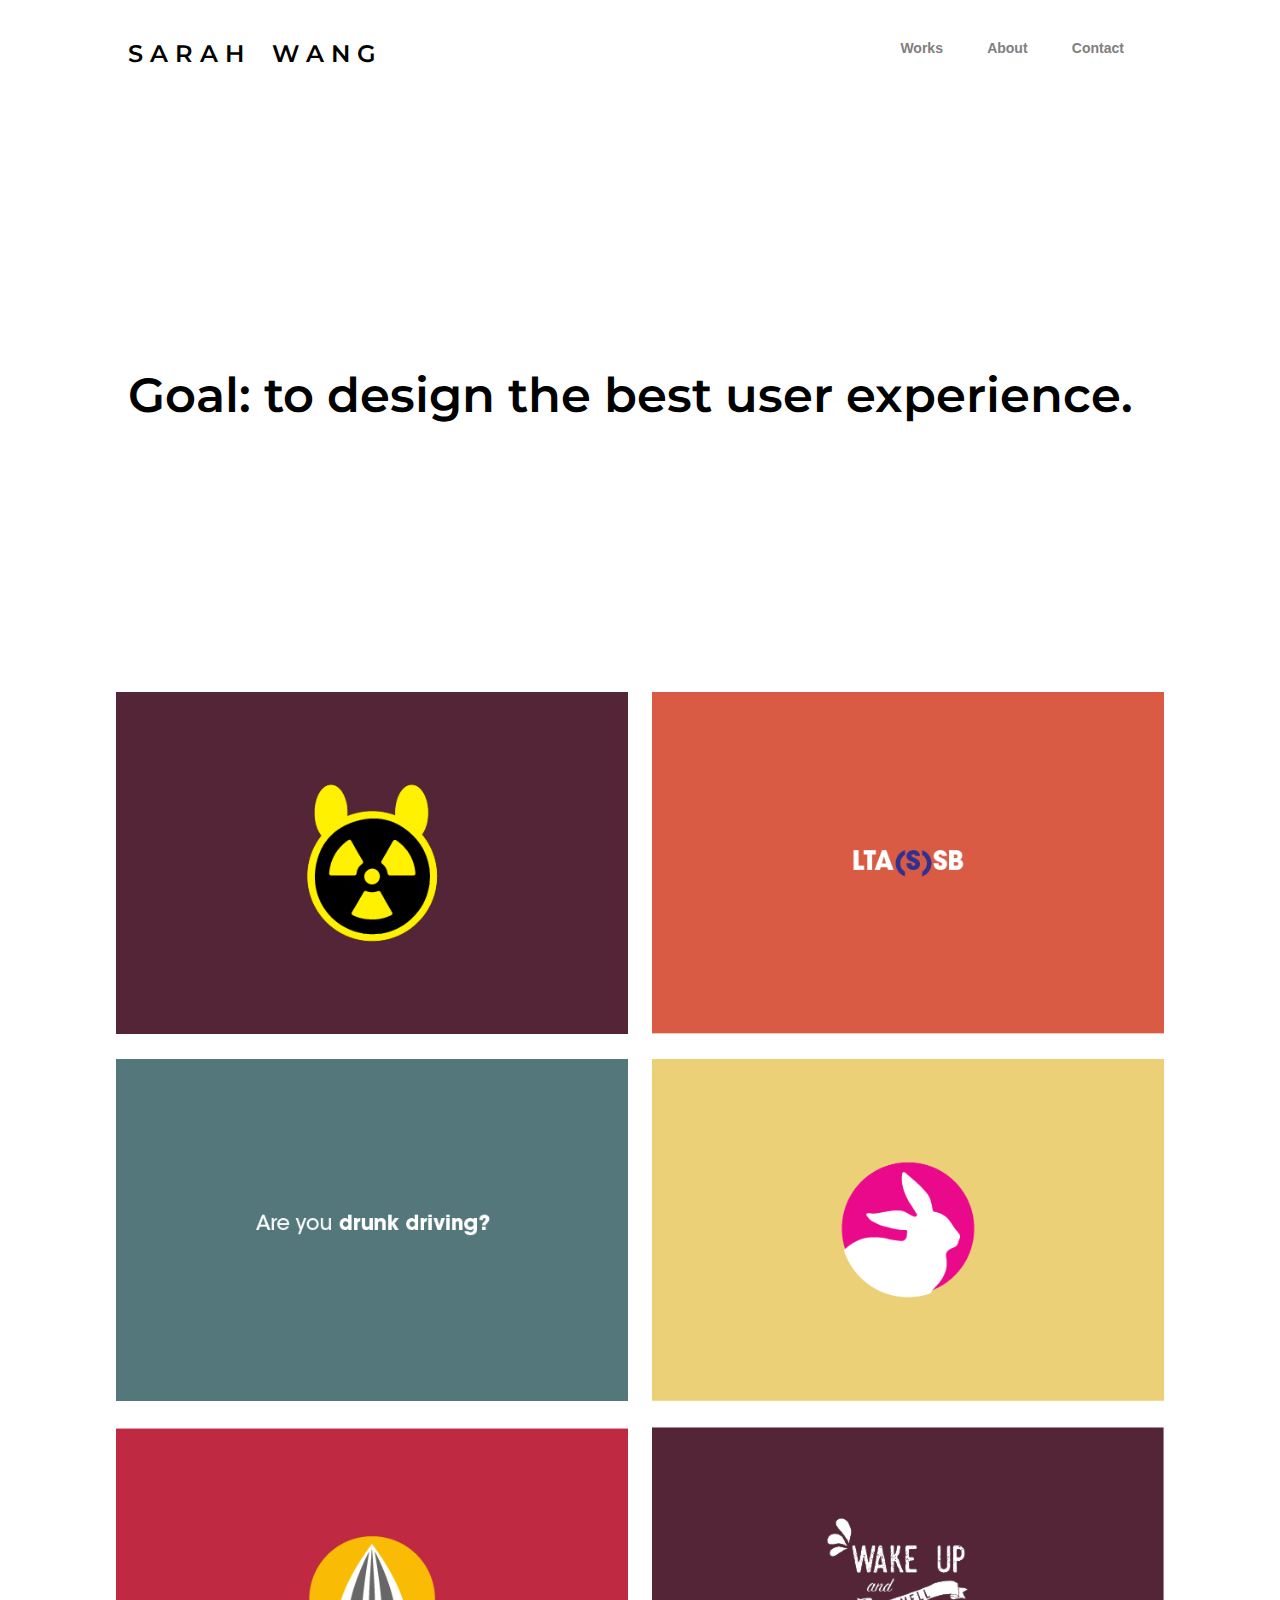
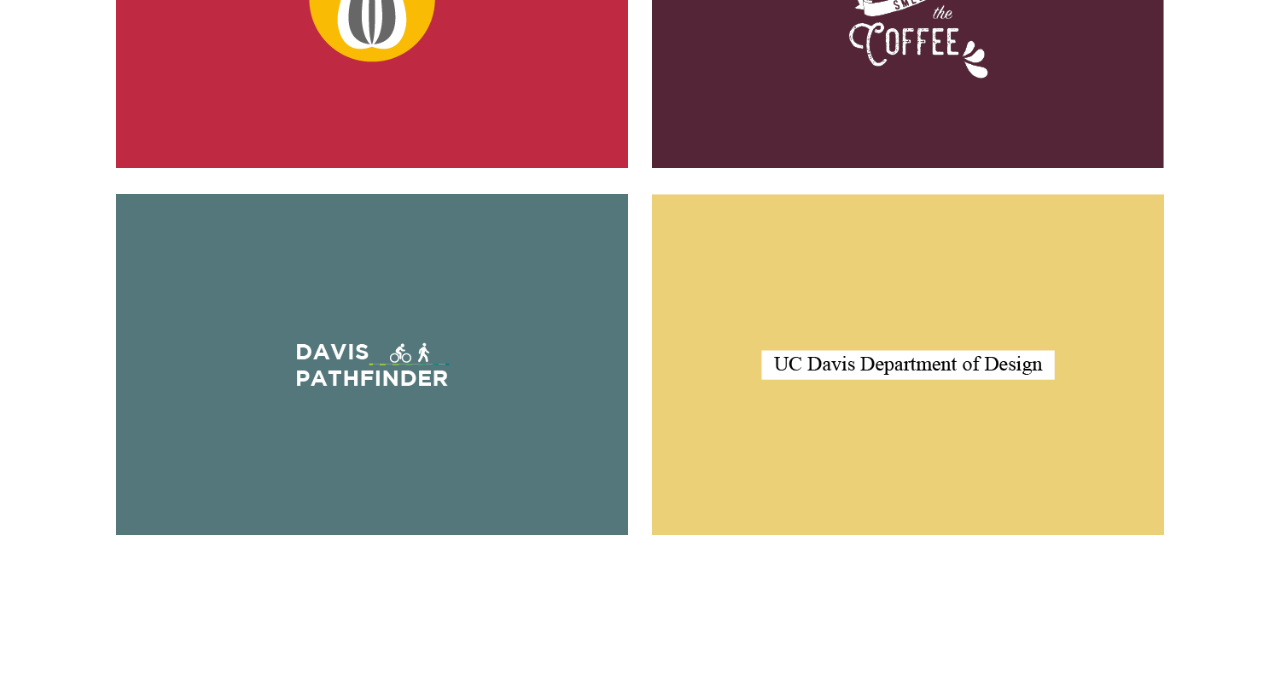
==== index.html @ 2d293017 "update" ====
<!doctype html>
<html>

<head>
  <meta charset="UTF-8">
  <meta name="viewport" content="width=device-width, initial-scale=1">
  <title>Sarah Wang Designs Website</title>
  <link href="https://fonts.googleapis.com/css?family=Montserrat:400,500,600|Open+Sans:300,400,600" rel="stylesheet">
  <link href="style.css" rel="stylesheet" />
  <script src='script.js' type="text/javascript"></script>
  <script src="https://ajax.googleapis.com/ajax/libs/jquery/3.2.1/jquery.min.js"></script>
   <link rel="stylesheet" href="https://cdnjs.cloudflare.com/ajax/libs/animate.css/3.5.2/animate.min.css">
</head>

<body id="indexBody">

  <!-- add your html here-->
  <header>

    <li id="logo"><a href="welcome.html">S A R A H&nbsp&nbsp&nbsp&nbspW A N G</a></li>
        <nav>
          <ul>
            <li><a href="#">Works</a></li>
            <li><a href="about.html">About</a></li>
            <li><a href="contact.html">Contact</a></li>
          </ul>
        </nav>

  </header>

  <div id="welcome">
    <p>Goal: to design the best user experience.</p>
  </div>

  <section id="work">

    <div id="container">
      <a href="works/work1.html"><img src="images/work1.png" alt="work 1 button" class="image" width=400 height=600>
  <div class="overlay">
    <div class="text">Radioactive Rabbit (Board Game)</div>
    <div class="subtext">Information/Game Design</div>
  </div>
  </a>
    </div>

    <div id="container">
      <a href="works/work2.html"><img src="images/work2.png" alt="work 2 button" class="image" width=400 height=600>
  <div class="overlay">
    <div class="text">Let's Talk About Sex, Baby! The college edition</div>
    <div class="subtext">Information Design</div>
  </div>
  </a>
    </div>

    <div id="container">
      <a href="works/work3.html"><img src="images/work3.png" alt="work 3 button" class="image" width=400 height=600>
  <div class="overlay">
    <div class="text">Blood Alcohol Concentration (BAC) Chart</div>
    <div class="subtext">Information Design</div>
  </div>
  </a>
    </div>

    <div id="container">
      <a href="works/work4.html"><img src="images/work4.png" alt="work 4 button" class="image" width=400 height=600>
  <div class="overlay">
    <div class="text">Cosmetic Consciousness Social Campaign</div>
    <div class="subtext">Graphic Design</div>
  </div>
  </a>
    </div>

    <div id="container">
      <a href="works/work5.html"><img src="images/work5.png" alt="work 5 button" class="image" width=400 height=600>
    <div class="overlay">
    <div class="text">Sunny Seeds Sunflower Seeds</div>
    <div class="subtext">Branding & Packaging Design</div>
    </div>
    </a>
    </div>

    <div id="container">
      <a href="works/work6.html"><img src="images/work6.png" alt="work 6 button" class="image" width=400 height=600>
    <div class="overlay">
      <div class="text">Vinyl Installations</div>
      <div class="subtext">Environmental Graphic Design</div>
    </div>
    </a>
    </div>

    <div id="container">
      <a href="works/work7.html"><img src="images/work7.png" alt="work 7 button" class="image" width=400 height=600>
    <div class="overlay">
      <div class="text">Wayfinding System for Davis</div>
      <div class="subtext">Environmental Graphic Design</div>
    </div>
    </a>
    </div>

    <div id="container">
      <a href="works/work8.html"><img src="images/work8.png" alt="work 8 button" class="image" width=400 height=600>
    <div class="overlay">
    <div class="text">Design at UC Davis Guide</div>
    <div class="subtext">Graphic & Typographical Design</div>
    </div>
    </a>
    </div>

  </section>




  <!-- add links to validators -->

  <!-- <footer>
        <a href="https://github.com/sarahwangdesigns/des157">GitHub</a>
        <a href="mailto:sarwang@ucdavis.edu">Email Me!</a>
        <a href="https://validator.w3.org/check?uri=referer">Valid HTML 5</a>
        <a href="https://jigsaw.w3.org/css-validator/check/referer">Valid CSS</a>
    </footer> -->

</body>

</html>
---- style.css ----
@charset "UTF-8";

/* CSS Document */


/* http://meyerweb.com/eric/tools/css/reset/
   v2.0 | 20110126
   License: none (public domain)
*/

html, body, div, span, applet, object, iframe, h1, h2, h3, h4, h5, h6, p, blockquote, pre, a, abbr, acronym, address, big, cite, code, del, dfn, em, img, ins, kbd, q, s, samp, small, strike, strong, sub, sup, tt, var, b, u, i, center, dl, dt, dd, ol, ul, li, fieldset, form, label, legend, table, caption, tbody, tfoot, thead, tr, th, td, article, aside, canvas, details, embed, figure, figcaption, footer, header, hgroup, menu, nav, output, ruby, section, summary, time, mark, audio, video {
  margin: 0;
  padding: 0;
  border: 0;
  font-size: 100%;
  font: inherit;
  vertical-align: baseline;
}


/* HTML5 display-role reset for older browsers */

article, aside, details, figcaption, figure, footer, header, hgroup, menu, nav, section {
  display: block;
}

body {
  line-height: 1.3;
}

ol, ul {
  list-style: none;
}

blockquote, q {
  quotes: none;
}

blockquote:before, blockquote:after, q:before, q:after {
  content: '';
  content: none;
}

table {
  border-collapse: collapse;
  border-spacing: 0;
}


/* add your custom css here */

* {
  margin: 0px auto;
  padding: 0px;
  background-color: white;
}

body {
  font-family: 'Source Sans Pro', sans-serif;
  font-weight: 300;
  text-align: center;
  width: 100%;
  min-height: 100%;
  background-color: white;
}

#enter {
  margin-top: 20%;
  font-family: 'Montserrat', sans-serif;
  font-weight: 500;
  font-size: 42px;
}

.button {
    position: relative;
    background-color: white;
    border-style: solid;
    border-radius: 15px;
    font-size: 18px;
    font-family: 'Source Sans Pro', sans-serif;
    font-weight: 400;
    color: black;
    padding: 10px;
    width: 150px;
    text-align: center;
    margin-top: 3%;
    -webkit-transition-duration: 0.4s; /* Safari */
    transition-duration: 0.4s;
    text-decoration: none;
    overflow: hidden;
    cursor: pointer;
    margin-bottom: 25%;
}

.button:hover {
  color: white;
  background-color: black;
  border-color: black;
}

.button:after {
    content: "";
    background: #90EE90;
    display: block;
    position: absolute;
    padding-top: 300%;
    padding-left: 350%;
    margin-left: -20px!important;
    margin-top: -120%;
    opacity: 0;
    transition: all 0.8s;
}

header {
  margin: 0;
  padding: 0;
  margin-bottom: 3%;
}

nav {
  margin: 0;
  padding: 0;
  margin-top: 3%;
  position: relative;
  max-width: 90%;
  font-weight: 400;
  margin-left: 55%;
}

ul {
  list-style-type: none;
  text-decoration: none;
  display: inline;
  font-size: 14px;
}

li {
  position: relative;
  list-style-type: none;
  text-decoration: none;
  display: inline-block;
  margin-left: 7%;
  text-align: left;
}

#logo {
  position: relative;
  font-size: 24px;
  font-family: 'Montserrat', sans-serif;
  font-weight: 500;
  margin-left: 10%;
  float: left;
  margin-bottom: 23%;
  clear: both;
}

#logo a{
  text-decoration: none;
}

#welcome {
  clear: both;
  margin: 0;
  padding: 0;
  font-family: 'Montserrat', sans-serif;
  font-weight: 600;
  font-size: 48px;
  text-align: left;
  margin-bottom: 20%;
  margin-left: 10%;
}

#logo a {
  text-decoration: none;
  color: black;
}

li a {
  font-weight: 600;
}

li a:link {
  text-decoration: none;
  color: gray;
}

li a:visited {
  text-decoration: none;
  color: lightgray;
}

li a:hover {
  text-decoration: none;
  color: black;
}

li a:active {
  text-decoration: none;
  color: black;
}

li a:focus {
  color: black;
}


#work {
  margin-top: 20%;
  margin-bottom: 10%;
}

#container {
  display: inline-block;
  max-width: 90%;
  margin: 10px;
  position: relative;
  width: 40%;
}

.image {
  display: inline-block;
  width: 100%;
  height: auto;
}

.overlay {
  position: absolute;
  top: 0;
  bottom: 0;
  left: 0;
  right: 0;
  height: 100%;
  width: 100%;
  opacity: 0;
  transition: .5s ease;
  background-color: white;
}

#container:hover .overlay {
  opacity: 1;
}

.text {
  font-family: 'Montserrat', sans-serif;
  color: black;
  font-weight: 500;
  font-size: 18px;
  position: absolute;
  top: 50%;
  left: 50%;
  transform: translate(-50%, -70%);
  -ms-transform: translate(-50%, -50%);
}

.subtext {
  color: black;
  font-weight: 300;
  font-size: 16px;
  position: absolute;
  top: 50%;
  left: 50%;
  transform: translate(-50%, 70%);
  -ms-transform: translate(-50%, -50%);
}

.title {
  margin: 10px;
  font-size: 14px;
}

#about {
  margin: 0;
  padding: 0;
  position: relative;
  margin-bottom: 12%;
  margin-top: 7%;
  margin-left: 50%;
  text-align: left;
  max-width: 90%;
}

#pictureOfMe {
  position: relative;
  float: left;
  margin-left: 10%;
}

#aboutMe {
  font-size: 24px;
  font-weight: 500;
  font-family: 'Montserrat', sans-serif;
}

#aboutDesc {
  font-size: 14px;
  max-width: 65%;
}

#resume {
  position: relative;
  float: left;
  left: 10%;
  width: 40%;
  height: 100%;
}

#contact {
  position: relative;
  margin-top: 7%;
  margin-left: 55%;
  margin-right: 10%;
  margin-bottom: 36%;
  text-align: left;
}

#contactMe {
  font-size: 24px;
  font-weight: 500;
  font-family: 'Montserrat', sans-serif;
}

#contactDesc {
  font-size: 14px;
}

#signaturePrint {
  font-weight: 600;
  /*font-family: 'Montserrat', sans-serif;*/
}


footer {
  position: fixed;
  height: auto;
  right: 0;
  bottom: 0;
  left: 0;
  padding: 8px;
  background-color: #ffffff;
  font-family: 'Roboto', sans-serif;
  text-align: center;
  font-size: 12px;
}

footer a:link {
  color: #000000;
  text-decoration: none;
  padding: 8px;
}

footer a:visited {
  color: #000000;
  text-decoration: underline;
  padding: 8px;
}

footer a:hover {
  color: #ffffff;
  background-color: #ABC178;
  padding: 8px;
}
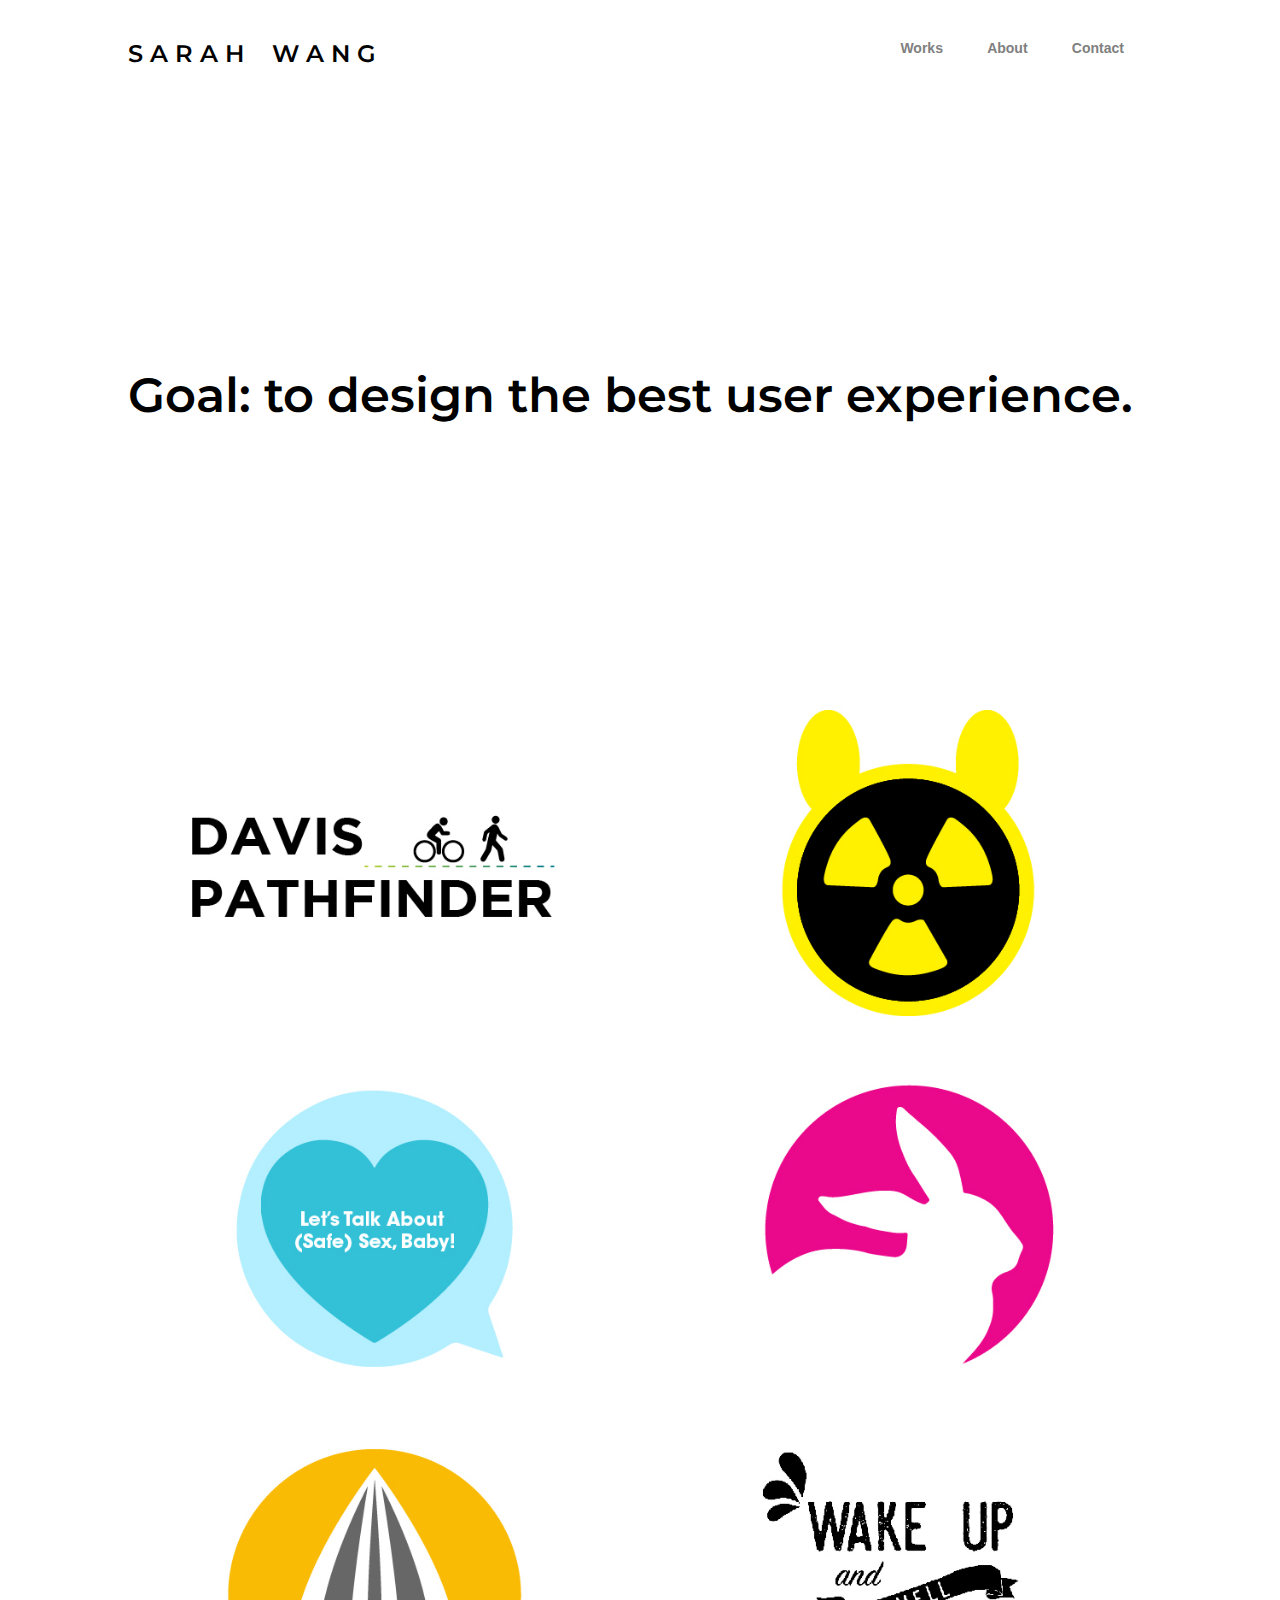
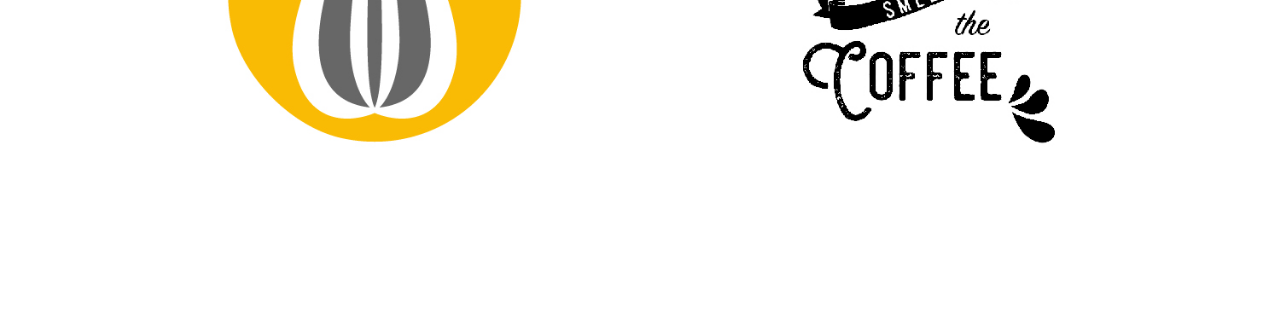
==== commit ae9ffd69: "update" ====
--- a/index.html
+++ b/index.html
@@ -3,13 +3,13 @@
 
 <head>
   <meta charset="UTF-8">
-  <meta name="viewport" content="width=device-width, initial-scale=1">
+  <meta name="viewport" content="width=device-width, initial-scale=1.0">
   <title>Sarah Wang Designs Website</title>
   <link href="https://fonts.googleapis.com/css?family=Montserrat:400,500,600|Open+Sans:300,400,600" rel="stylesheet">
   <link href="style.css" rel="stylesheet" />
   <script src='script.js' type="text/javascript"></script>
   <script src="https://ajax.googleapis.com/ajax/libs/jquery/3.2.1/jquery.min.js"></script>
-   <link rel="stylesheet" href="https://cdnjs.cloudflare.com/ajax/libs/animate.css/3.5.2/animate.min.css">
+  <link rel="stylesheet" href="https://cdnjs.cloudflare.com/ajax/libs/animate.css/3.5.2/animate.min.css">
 </head>
 
 <body id="indexBody">
@@ -18,13 +18,13 @@
   <header>
 
     <li id="logo"><a href="welcome.html">S A R A H&nbsp&nbsp&nbsp&nbspW A N G</a></li>
-        <nav>
-          <ul>
-            <li><a href="#">Works</a></li>
-            <li><a href="about.html">About</a></li>
-            <li><a href="contact.html">Contact</a></li>
-          </ul>
-        </nav>
+    <nav>
+      <ul>
+        <li><a href="#">Works</a></li>
+        <li><a href="about.html">About</a></li>
+        <li><a href="contact.html">Contact</a></li>
+      </ul>
+    </nav>
 
   </header>
 
@@ -35,34 +35,34 @@
   <section id="work">
 
     <div id="container">
-      <a href="works/work1.html"><img src="images/work1.png" alt="work 1 button" class="image" width=400 height=600>
+      <a href="works/work1.html"><img src="images/work1.jpg" alt="work 1 button" class="image" width=400 height=600>
   <div class="overlay">
-    <div class="text">Radioactive Rabbit (Board Game)</div>
+    <div class="text">Davis Pathfinder</div>
+    <div class="subtext">Information/Environmental Design</div>
+  </div>
+  </a>
+    </div>
+
+    <div id="container">
+      <a href="works/work2.html"><img src="images/work2.jpg" alt="work 2 button" class="image" width=400 height=600>
+  <div class="overlay">
+    <div class="text">Radioactive Rabbit</div>
     <div class="subtext">Information/Game Design</div>
   </div>
   </a>
     </div>
 
     <div id="container">
-      <a href="works/work2.html"><img src="images/work2.png" alt="work 2 button" class="image" width=400 height=600>
+      <a href="works/work3.html"><img src="images/work3.jpg" alt="work 3 button" class="image" width=400 height=600>
   <div class="overlay">
-    <div class="text">Let's Talk About Sex, Baby! The college edition</div>
+    <div class="text">Let's Talk About (Safe) Sex, Baby!</div>
     <div class="subtext">Information Design</div>
   </div>
   </a>
     </div>
 
     <div id="container">
-      <a href="works/work3.html"><img src="images/work3.png" alt="work 3 button" class="image" width=400 height=600>
-  <div class="overlay">
-    <div class="text">Blood Alcohol Concentration (BAC) Chart</div>
-    <div class="subtext">Information Design</div>
-  </div>
-  </a>
-    </div>
-
-    <div id="container">
-      <a href="works/work4.html"><img src="images/work4.png" alt="work 4 button" class="image" width=400 height=600>
+      <a href="works/work4.html"><img src="images/work4.jpg" alt="work 4 button" class="image" width=400 height=600>
   <div class="overlay">
     <div class="text">Cosmetic Consciousness Social Campaign</div>
     <div class="subtext">Graphic Design</div>
@@ -71,7 +71,7 @@
     </div>
 
     <div id="container">
-      <a href="works/work5.html"><img src="images/work5.png" alt="work 5 button" class="image" width=400 height=600>
+      <a href="works/work5.html"><img src="images/work5.jpg" alt="work 5 button" class="image" width=400 height=600>
     <div class="overlay">
     <div class="text">Sunny Seeds Sunflower Seeds</div>
     <div class="subtext">Branding & Packaging Design</div>
@@ -80,28 +80,10 @@
     </div>
 
     <div id="container">
-      <a href="works/work6.html"><img src="images/work6.png" alt="work 6 button" class="image" width=400 height=600>
+      <a href="works/work6.html"><img src="images/work6.jpg" alt="work 6 button" class="image" width=400 height=600>
     <div class="overlay">
       <div class="text">Vinyl Installations</div>
       <div class="subtext">Environmental Graphic Design</div>
-    </div>
-    </a>
-    </div>
-
-    <div id="container">
-      <a href="works/work7.html"><img src="images/work7.png" alt="work 7 button" class="image" width=400 height=600>
-    <div class="overlay">
-      <div class="text">Wayfinding System for Davis</div>
-      <div class="subtext">Environmental Graphic Design</div>
-    </div>
-    </a>
-    </div>
-
-    <div id="container">
-      <a href="works/work8.html"><img src="images/work8.png" alt="work 8 button" class="image" width=400 height=600>
-    <div class="overlay">
-    <div class="text">Design at UC Davis Guide</div>
-    <div class="subtext">Graphic & Typographical Design</div>
     </div>
     </a>
     </div>
--- a/style.css
+++ b/style.css
@@ -323,6 +323,23 @@
   font-size: 14px;
 }
 
+#contactIcons {
+  position: relative;
+}
+
+#contactIcons a {
+  text-decoration: none;
+  color: #BC6F85;
+}
+
+#contactIcons a:hover {
+  color: #D997AA;
+}
+
+#contactIcons a:visited {
+  color: lightgray;
+}
+
 #signaturePrint {
   font-weight: 600;
   /*font-family: 'Montserrat', sans-serif;*/
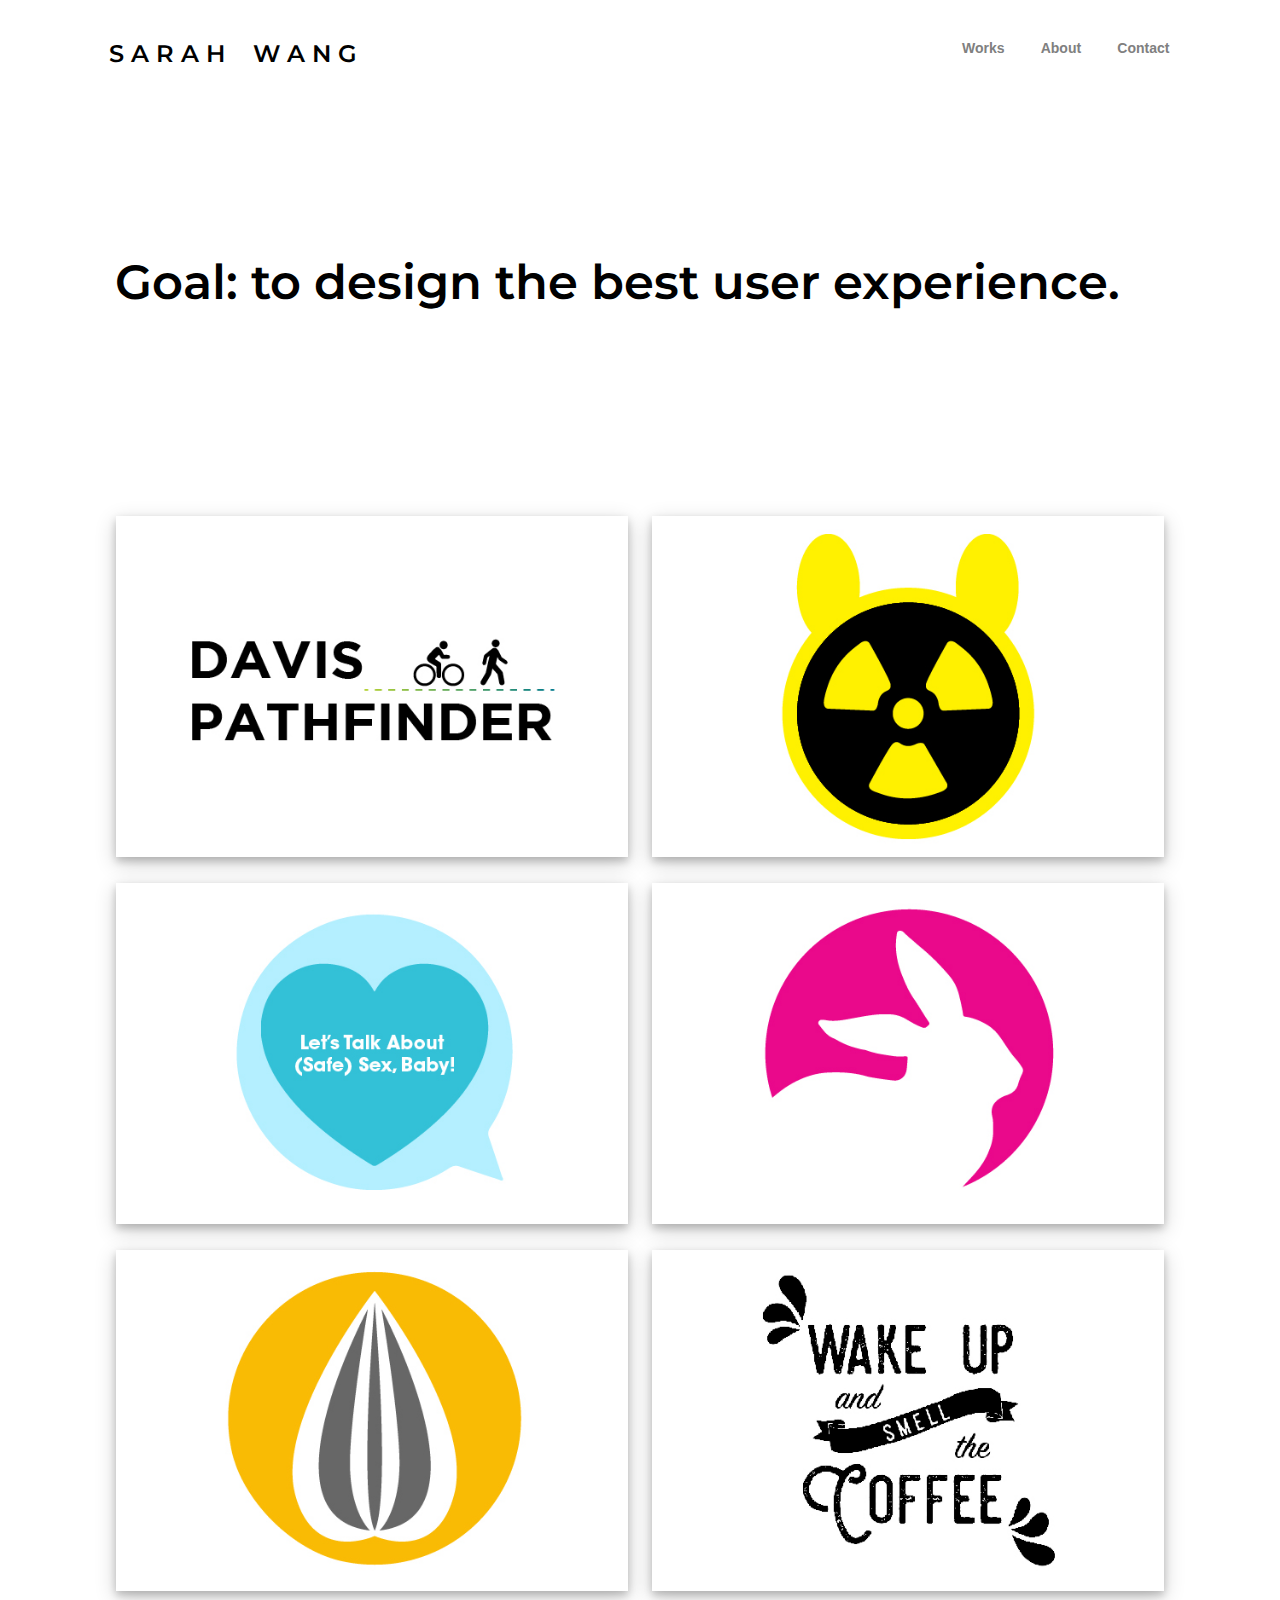
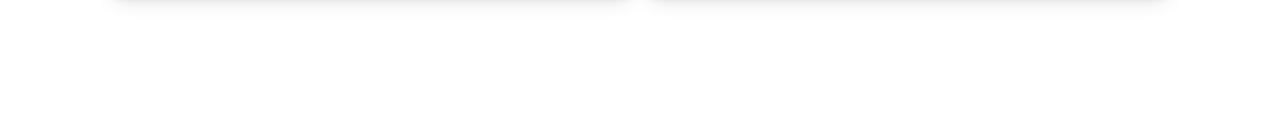
==== commit 7be66e5f: "update" ====
--- a/index.html
+++ b/index.html
@@ -17,7 +17,7 @@
   <!-- add your html here-->
   <header>
 
-    <li id="logo"><a href="welcome.html">S A R A H&nbsp&nbsp&nbsp&nbspW A N G</a></li>
+    <li id="logo"><a href="index.html">S A R A H&nbsp&nbsp&nbsp&nbspW A N G</a></li>
     <nav>
       <ul>
         <li><a href="#">Works</a></li>
@@ -35,7 +35,7 @@
   <section id="work">
 
     <div id="container">
-      <a href="works/work1.html"><img src="images/work1.jpg" alt="work 1 button" class="image" width=400 height=600>
+      <a href="works/work1.html"><img src="images/work1.jpg" alt="work 1 button" class="image" width=400px height=600px>
   <div class="overlay">
     <div class="text">Davis Pathfinder</div>
     <div class="subtext">Information/Environmental Design</div>
@@ -44,7 +44,7 @@
     </div>
 
     <div id="container">
-      <a href="works/work2.html"><img src="images/work2.jpg" alt="work 2 button" class="image" width=400 height=600>
+      <a href="works/work2.html"><img src="images/work2.jpg" alt="work 2 button" class="image" width=400px height=600px>
   <div class="overlay">
     <div class="text">Radioactive Rabbit</div>
     <div class="subtext">Information/Game Design</div>
@@ -53,7 +53,7 @@
     </div>
 
     <div id="container">
-      <a href="works/work3.html"><img src="images/work3.jpg" alt="work 3 button" class="image" width=400 height=600>
+      <a href="works/work3.html"><img src="images/work3.jpg" alt="work 3 button" class="image" width=400px height=600px>
   <div class="overlay">
     <div class="text">Let's Talk About (Safe) Sex, Baby!</div>
     <div class="subtext">Information Design</div>
@@ -62,7 +62,7 @@
     </div>
 
     <div id="container">
-      <a href="works/work4.html"><img src="images/work4.jpg" alt="work 4 button" class="image" width=400 height=600>
+      <a href="works/work4.html"><img src="images/work4.jpg" alt="work 4 button" class="image" width=400px height=600px>
   <div class="overlay">
     <div class="text">Cosmetic Consciousness Social Campaign</div>
     <div class="subtext">Graphic Design</div>
@@ -71,7 +71,7 @@
     </div>
 
     <div id="container">
-      <a href="works/work5.html"><img src="images/work5.jpg" alt="work 5 button" class="image" width=400 height=600>
+      <a href="works/work5.html"><img src="images/work5.jpg" alt="work 5 button" class="image" width=400px height=600px>
     <div class="overlay">
     <div class="text">Sunny Seeds Sunflower Seeds</div>
     <div class="subtext">Branding & Packaging Design</div>
@@ -80,7 +80,7 @@
     </div>
 
     <div id="container">
-      <a href="works/work6.html"><img src="images/work6.jpg" alt="work 6 button" class="image" width=400 height=600>
+      <a href="works/work6.html"><img src="images/work6.jpg" alt="work 6 button" class="image" width=400px height=600px>
     <div class="overlay">
       <div class="text">Vinyl Installations</div>
       <div class="subtext">Environmental Graphic Design</div>
@@ -89,19 +89,7 @@
     </div>
 
   </section>
-
-
-
-
-  <!-- add links to validators -->
-
-  <!-- <footer>
-        <a href="https://github.com/sarahwangdesigns/des157">GitHub</a>
-        <a href="mailto:sarwang@ucdavis.edu">Email Me!</a>
-        <a href="https://validator.w3.org/check?uri=referer">Valid HTML 5</a>
-        <a href="https://jigsaw.w3.org/css-validator/check/referer">Valid CSS</a>
-    </footer> -->
-
+  
 </body>
 
 </html>
--- a/style.css
+++ b/style.css
@@ -52,7 +52,6 @@
 * {
   margin: 0px auto;
   padding: 0px;
-  background-color: white;
 }
 
 body {
@@ -61,7 +60,6 @@
   text-align: center;
   width: 100%;
   min-height: 100%;
-  background-color: white;
 }
 
 #enter {
@@ -124,7 +122,9 @@
   position: relative;
   max-width: 90%;
   font-weight: 400;
-  margin-left: 55%;
+  margin-left: 64%;
+  font-family: 'Source Sans Pro', sans-serif;
+  margin-bottom: 15%;
 }
 
 ul {
@@ -148,9 +148,8 @@
   font-size: 24px;
   font-family: 'Montserrat', sans-serif;
   font-weight: 500;
-  margin-left: 10%;
+  margin-left: 8.5%;
   float: left;
-  margin-bottom: 23%;
   clear: both;
 }
 
@@ -166,8 +165,8 @@
   font-weight: 600;
   font-size: 48px;
   text-align: left;
-  margin-bottom: 20%;
-  margin-left: 10%;
+  margin-bottom: 15%;
+  margin-left: 9%;
 }
 
 #logo a {
@@ -203,9 +202,7 @@
   color: black;
 }
 
-
 #work {
-  margin-top: 20%;
   margin-bottom: 10%;
 }
 
@@ -221,6 +218,7 @@
   display: inline-block;
   width: 100%;
   height: auto;
+  box-shadow: 0 4px 8px 0 rgba(0, 0, 0, 0.2), 0 6px 20px 0 rgba(0, 0, 0, 0.19);
 }
 
 .overlay {
@@ -272,20 +270,21 @@
   margin: 0;
   padding: 0;
   position: relative;
-  margin-bottom: 12%;
-  margin-top: 7%;
   margin-left: 50%;
   text-align: left;
-  max-width: 90%;
+  margin-bottom: 15%;
 }
 
 #pictureOfMe {
   position: relative;
   float: left;
-  margin-left: 10%;
-}
-
-#aboutMe {
+  left: 10%;
+  width: 35%;
+  height: auto;
+  clear: both;
+}
+
+#title {
   font-size: 24px;
   font-weight: 500;
   font-family: 'Montserrat', sans-serif;
@@ -293,86 +292,268 @@
 
 #aboutDesc {
   font-size: 14px;
-  max-width: 65%;
-}
-
-#resume {
+  width: 100%;
+}
+
+#contact {
+  margin: 0;
+  padding: 0;
   position: relative;
   float: left;
   left: 10%;
-  width: 40%;
-  height: 100%;
-}
-
-#contact {
-  position: relative;
-  margin-top: 7%;
-  margin-left: 55%;
-  margin-right: 10%;
-  margin-bottom: 36%;
   text-align: left;
-}
-
-#contactMe {
-  font-size: 24px;
-  font-weight: 500;
-  font-family: 'Montserrat', sans-serif;
+  margin-bottom: 15%;
 }
 
 #contactDesc {
   font-size: 14px;
 }
 
-#contactIcons {
-  position: relative;
-}
-
-#contactIcons a {
+#contactInfo {
+  position: relative;
+  line-height: 175%;
+}
+
+#contactInfo a {
   text-decoration: none;
   color: #BC6F85;
 }
 
-#contactIcons a:hover {
+#contactInfo a:hover {
   color: #D997AA;
 }
 
-#contactIcons a:visited {
+#contactInfo a:visited {
   color: lightgray;
 }
 
 #signaturePrint {
+  position: relative;
   font-weight: 600;
-  /*font-family: 'Montserrat', sans-serif;*/
-}
-
-
-footer {
-  position: fixed;
-  height: auto;
-  right: 0;
-  bottom: 0;
-  left: 0;
-  padding: 8px;
-  background-color: #ffffff;
-  font-family: 'Roboto', sans-serif;
-  text-align: center;
+  float: left;
+}
+
+/*Extra small devices (portrait phones, less than 576px)*/
+@media (max-width: 575px) {
+
+header {
+  margin-top: 8%;
+}
+
+#logo {
+  font-size: 18px;
+  left: -2%;
+}
+
+nav {
+  width: 40%;
+  right: 8%;
+}
+
+li {
   font-size: 12px;
-}
-
-footer a:link {
-  color: #000000;
-  text-decoration: none;
-  padding: 8px;
-}
-
-footer a:visited {
-  color: #000000;
-  text-decoration: underline;
-  padding: 8px;
-}
-
-footer a:hover {
-  color: #ffffff;
-  background-color: #ABC178;
-  padding: 8px;
-}
+  position: relative;
+}
+
+.text {
+  font-size: 12px;
+  width: 95%;
+}
+
+.subtext {
+  font-size: 10px;
+  width: 90%;
+}
+
+#welcome {
+    font-size: 30px;
+    max-width: 85%;
+  }
+
+#work h1 {
+    width: 80%;
+  }
+
+.image {
+    width: 100%;
+    height: auto;
+    box-shadow: 0 4px 8px 0 rgba(0, 0, 0, 0.2), 0 6px 20px 0 rgba(0, 0, 0, 0.19);
+  }
+
+#title {
+    font-size: 18px;
+  }
+
+#pictureOfMe {
+ width: 80%;
+ height: auto;
+}
+
+#about {
+  position: relative;
+  right: 40%;
+  margin-top: 135%;
+}
+
+#aboutDesc {
+  width: 160%;
+}
+
+#contactDesc {
+  width: 85%;
+}
+
+#contactInfo {
+  line-height: 225%;
+}
+
+}
+
+
+/*Small devices (landscape phones, 576px and up)*/
+@media (min-width: 576px) and (max-width: 767px) {
+
+  #logo {
+    font-size: 18px;
+  }
+
+  li {
+    font-size: 12px;
+    position: relative;
+  }
+
+  .text {
+    font-size: 14px;
+    width: 90%;
+  }
+
+  .subtext {
+    font-size: 14px;
+  }
+
+  #welcome {
+      font-size: 36px;
+      max-width: 85%;
+    }
+
+  #title {
+      font-size: 18px;
+    }
+
+  #pictureOfMe {
+   width: 80%;
+   height: auto;
+  }
+
+  #about {
+    position: relative;
+    right: 40%;
+    margin-top: 140%;
+  }
+
+  #aboutDesc {
+    width: 160%;
+  }
+
+  #contactInfo {
+    line-height: 225%;
+  }
+
+}
+
+/* Medium devices (tablets, 768px and up)*/
+@media (min-width: 768px) and (max-width: 991px) {
+
+  #logo {
+    font-size: 18px;
+  }
+
+  li {
+    font-size: 14px;
+    position: relative;
+  }
+
+  .text {
+    font-size: 14px;
+    width: 90%;
+  }
+
+  .subtext {
+    font-size: 14px;
+  }
+
+  #welcome {
+      font-size: 40px;
+      max-width: 85%;
+    }
+
+  #title {
+      font-size: 18px;
+    }
+
+  #pictureOfMe {
+   width: 75%;
+   height: auto;
+  }
+
+  #about {
+    position: relative;
+    right: 40%;
+    margin-top: 130%;
+  }
+
+  #aboutDesc {
+    width: 150%;
+  }
+
+  #contactDesc {
+    font-size: 16px;
+  }
+
+  #contactInfo {
+    font-size: 16px;
+    line-height: 225%;
+  }
+
+ }
+
+/*// Large devices (desktops, 992px and up)*/
+@media (min-width: 992px) and (max-width: 1199px) {
+
+  #welcome {
+      max-width: 85%;
+    }
+
+    #aboutDesc {
+      width: 75%;
+    }
+
+    #contactDesc {
+      font-size: 16px;
+    }
+
+    #contactInfo {
+      font-size: 16px;
+      line-height: 225%;
+    }
+
+}
+
+/*// Extra large devices (large desktops, 1200px and up)*/
+@media (min-width: 1200px) {
+
+  #aboutDesc {
+    font-size: 16px;
+    width: 80%;
+  }
+
+  #contactDesc {
+    font-size: 16px;
+  }
+
+  #contactInfo {
+    font-size: 16px;
+    line-height: 225%;
+  }
+
+}
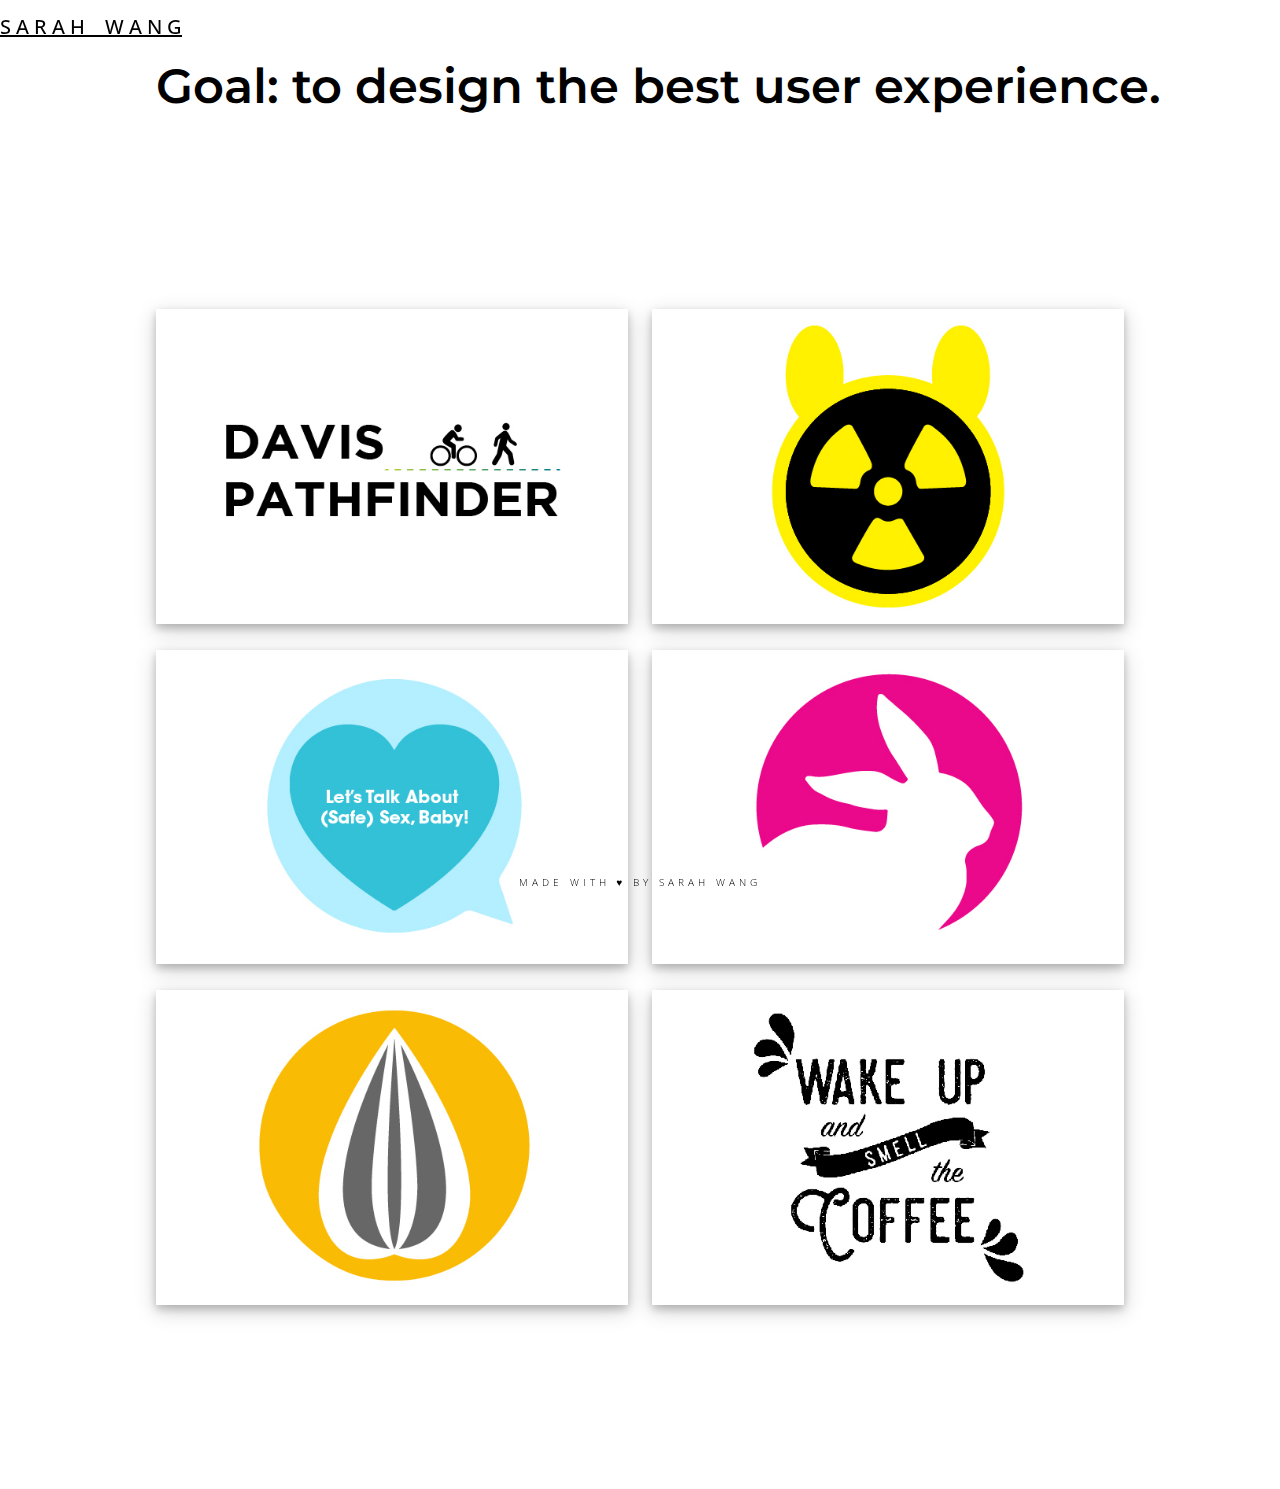
==== commit c4c016b8: "up" ====
--- a/index.html
+++ b/index.html
@@ -15,18 +15,40 @@
 <body id="indexBody">
 
   <!-- add your html here-->
-  <header>
+  <!-- <header> -->
 
-    <li id="logo"><a href="index.html">S A R A H&nbsp&nbsp&nbsp&nbspW A N G</a></li>
-    <nav>
+    <!-- <li id="logo"><a href="index.html">S A R A H&nbsp&nbsp&nbsp&nbspW A N G</a></li> -->
+    <!-- <nav>
       <ul>
+        <li><a href="index.html"><img src="images/logo.png" alt="logo" width=50% height=50%></a></li>
         <li><a href="#">Works</a></li>
         <li><a href="about.html">About</a></li>
         <li><a href="contact.html">Contact</a></li>
       </ul>
     </nav>
 
-  </header>
+  </header> -->
+
+
+  <header>
+        <div class="container">
+          <nav id="navigation">
+            <a href="#" class="logo">S A R A H&nbsp&nbsp&nbsp&nbspW A N G</a>
+            <a aria-label="mobile menu" class="nav-toggle">
+              <span></span>
+              <span></span>
+              <span></span>
+            </a>
+              <ul class="menu-left">
+                <li><a href="#about">About</a></li>
+                <li><a href="#exp">Resume</a></li>
+                <li><a href="#skills">Skills</a></li>
+                <li><a href="#projects">Projects</a></li>
+                <li><a href="#contact">Contact</a></li>
+              </ul>
+          </nav>
+        </div>
+      </header>
 
   <div id="welcome">
     <p>Goal: to design the best user experience.</p>
@@ -89,7 +111,9 @@
     </div>
 
   </section>
-  
+
+  <p class="signature">Made with ♥ by Sarah Wang</a></p>
+
 </body>
 
 </html>
--- a/style.css
+++ b/style.css
@@ -62,8 +62,14 @@
   min-height: 100%;
 }
 
-#enter {
-  margin-top: 20%;
+#design {
+  margin-top: 18%;
+  font-family: 'Montserrat', sans-serif;
+  font-weight: 500;
+}
+
+#name {
+  margin-top: 3%;
   font-family: 'Montserrat', sans-serif;
   font-weight: 500;
   font-size: 42px;
@@ -81,7 +87,7 @@
     padding: 10px;
     width: 150px;
     text-align: center;
-    margin-top: 3%;
+    margin-top: 4%;
     -webkit-transition-duration: 0.4s; /* Safari */
     transition-duration: 0.4s;
     text-decoration: none;
@@ -109,7 +115,7 @@
     transition: all 0.8s;
 }
 
-header {
+/*header {
   margin: 0;
   padding: 0;
   margin-bottom: 3%;
@@ -154,6 +160,216 @@
 }
 
 #logo a{
+  text-decoration: none;
+}*/
+
+@import "compass/css3";
+@import "susy";
+@import "breakpoint";
+@import url('https://fonts.googleapis.com/css?family=Open+Sans');
+
+* {
+  box-sizing: border-box;
+}
+body {
+  padding: 50px;
+  background-color: #fff;
+  font-family: 'Open Sans', sans-serif;
+  font-size: 1rem;
+  line-height: 1.5;
+  color: #000;
+  font-weight: 100;
+  -webkit-font-smoothing: antialiased;
+  -webkit-text-size-adjust: 100%;
+}
+
+$text-color: #000;
+
+// LINKS RESET
+a {
+  text-decoration: none;
+  color: rgba(34, 34, 34, .8);
+  &:hover, :focus {
+    color: darken(#000, 20%);
+  }
+}
+// LINKS IN MENU EFFECT
+.menu-left a {
+  display: inline-block;
+  position: relative;
+  padding-bottom: 0px;
+  transition: color .35s ease;
+  &:before {
+    content: '';
+    display:block;
+    position: absolute;
+    left: 0;
+    bottom: 0;
+    height: 2px;
+    width: 0;
+    transition: width 0s ease, background .35s ease;
+  }
+  &:after {
+    content: '';
+    display: block;
+    position: absolute;
+    right: 0;
+    bottom: 0;
+    height: 2px;
+    width: 0;
+    background: $text-color;
+    transition: width .35s ease;
+  }
+  &:hover:before {
+    width: 100%;
+    background: $text-color;
+    transition: width .35s ease;
+  }
+  &:hover:after {
+    width: 100%;
+    background: transparent;
+    transition: all 0s ease;
+  }
+}
+
+header {
+  position: fixed;
+  top: 0;
+  left: 0;
+  width: 100%;
+  padding: .5rem 0;
+  background: rgba(255, 255, 255, .92);
+  z-index: 3;
+  will-change: transform;
+  transition: background .3s,
+  -webkit-transform .5s cubic-bezier(.694,.048,.335,1);
+  transition: transform .5s cubic-bezier(.694,.048,.335,1),background .3s;
+  transition: transform .5s cubic-bezier(.694,.048,.335,1),background .3s,
+  -webkit-transform .5s cubic-bezier(.694,.048,.335,1);
+  transform: translateY(0);
+  -webkit-transform: translateY(0);
+  nav {
+    .logo {
+      float: left;
+      padding-top: .25rem;
+      padding-bottom: .25rem;
+      margin-right: 1rem;
+      font-size: 1.25rem;
+      line-height: inherit;
+      font-weight: 500;
+      color: black;
+      &:after {
+        content: '';
+        display: table;
+        clear: both;
+      }
+    }
+    ul {
+    list-style: none;
+    padding-left: 0;
+    margin: 0;
+      li {
+        float: none;
+        margin-left: 0;
+        @include breakpoint($md) {
+          float: left;
+          margin-left: 1rem;
+        }
+        a {
+          display: block;
+        @include breakpoint($sm) {
+          display: block;
+          padding: .425rem 0rem;
+        }
+        }
+      }
+    }
+  }
+}
+@media(max-width: 768px) {
+  ul {
+    clear: both;
+    li {
+      padding: .5em 0;
+    }
+  }
+}
+
+.hide-nav {
+  transform: translateY(-120%!important);
+  -webkit-transform: translateY(-120%)!important;
+}
+
+ul.menu-left {
+  display: block;
+  max-height: 0;
+  overflow: hidden;
+  -webkit-transition: all 0.3s ease-out;
+  -moz-transition: all 0.3s ease-out;
+  -ms-transition: all 0.3s ease-out;
+  -o-transition: all 0.3s ease-out;
+  transition: all 0.3s ease-out;
+  z-index: 10;
+  @include breakpoint($md) {
+    display: block!important;
+    float: right;
+    max-height: none;
+  }
+  &:before {
+    content: '';
+    display: table;
+    clear: both;
+  }
+  &.collapse {
+    max-height: 15em!important;
+  }
+}
+
+// Burger
+.nav-toggle {
+  display: block;
+  border-radius: 5px;
+  background-color: transparent;
+  float: right;
+  height: 38px;
+  width: 38px;
+  cursor: pointer;
+  padding: 8px 8px;
+  &.open span:first-child {
+    transform: rotate(45deg) translate(4.4px, 4.4px);
+  }
+  &.open span:nth-child(2) {
+    width: 0%;
+    opacity: 0;
+  }
+  &.open span:last-child {
+    transform: rotate(-45deg) translate(4.4px, -4.4px);
+  }
+  @include breakpoint($md) {
+    display: none;
+  }
+  span {
+    position: relative;
+    display: block;
+    height: 2px;
+    width: 100%;
+    margin-top: 4px;
+    background-color: $text-color;
+    transition: all .25s;
+  }
+}
+
+.signature {
+	position: fixed;
+	font-weight: 100;
+	bottom: 10px;
+  color: $text-color;
+	left: 0;
+	letter-spacing: 4px;
+	font-size: 10px;
+	width: 100vw;
+  text-align: center;
+	text-transform: uppercase;
   text-decoration: none;
 }
 
@@ -336,6 +552,13 @@
 /*Extra small devices (portrait phones, less than 576px)*/
 @media (max-width: 575px) {
 
+  #name {
+    margin-top: 3%;
+    font-family: 'Montserrat', sans-serif;
+    font-weight: 500;
+    font-size: 36px;
+  }
+
 header {
   margin-top: 8%;
 }
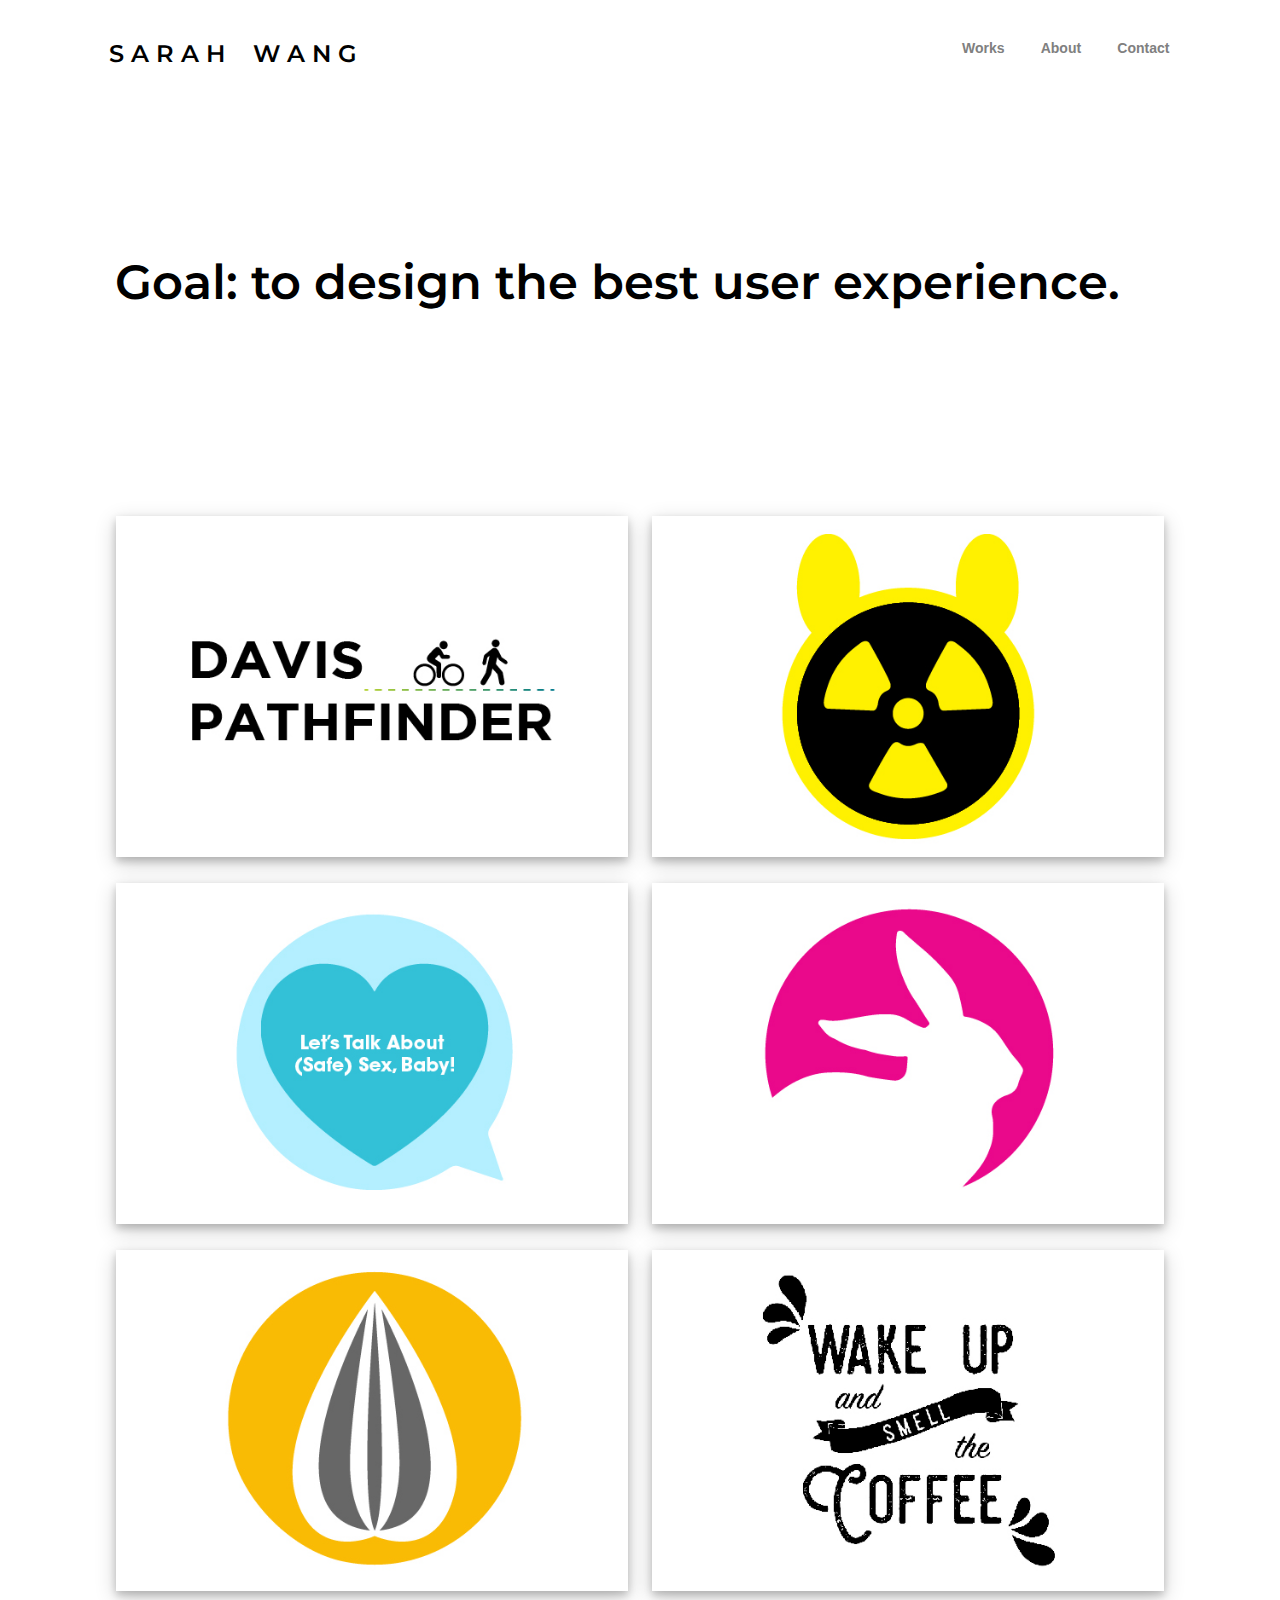
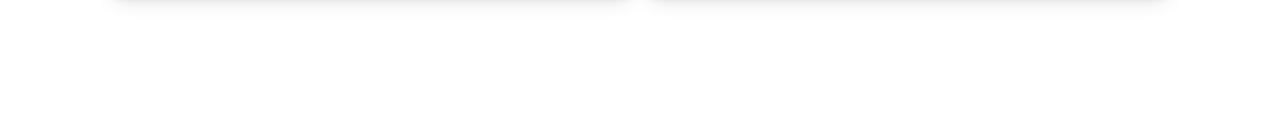
==== commit ff490325: "update" ====
--- a/index.html
+++ b/index.html
@@ -15,40 +15,18 @@
 <body id="indexBody">
 
   <!-- add your html here-->
-  <!-- <header> -->
+  <header>
 
-    <!-- <li id="logo"><a href="index.html">S A R A H&nbsp&nbsp&nbsp&nbspW A N G</a></li> -->
-    <!-- <nav>
+    <li id="logo"><a href="index.html">S A R A H&nbsp&nbsp&nbsp&nbspW A N G</a></li>
+    <nav>
       <ul>
-        <li><a href="index.html"><img src="images/logo.png" alt="logo" width=50% height=50%></a></li>
         <li><a href="#">Works</a></li>
         <li><a href="about.html">About</a></li>
         <li><a href="contact.html">Contact</a></li>
       </ul>
     </nav>
 
-  </header> -->
-
-
-  <header>
-        <div class="container">
-          <nav id="navigation">
-            <a href="#" class="logo">S A R A H&nbsp&nbsp&nbsp&nbspW A N G</a>
-            <a aria-label="mobile menu" class="nav-toggle">
-              <span></span>
-              <span></span>
-              <span></span>
-            </a>
-              <ul class="menu-left">
-                <li><a href="#about">About</a></li>
-                <li><a href="#exp">Resume</a></li>
-                <li><a href="#skills">Skills</a></li>
-                <li><a href="#projects">Projects</a></li>
-                <li><a href="#contact">Contact</a></li>
-              </ul>
-          </nav>
-        </div>
-      </header>
+  </header>
 
   <div id="welcome">
     <p>Goal: to design the best user experience.</p>
@@ -112,8 +90,6 @@
 
   </section>
 
-  <p class="signature">Made with ♥ by Sarah Wang</a></p>
-
 </body>
 
 </html>
--- a/style.css
+++ b/style.css
@@ -115,7 +115,7 @@
     transition: all 0.8s;
 }
 
-/*header {
+header {
   margin: 0;
   padding: 0;
   margin-bottom: 3%;
@@ -160,216 +160,6 @@
 }
 
 #logo a{
-  text-decoration: none;
-}*/
-
-@import "compass/css3";
-@import "susy";
-@import "breakpoint";
-@import url('https://fonts.googleapis.com/css?family=Open+Sans');
-
-* {
-  box-sizing: border-box;
-}
-body {
-  padding: 50px;
-  background-color: #fff;
-  font-family: 'Open Sans', sans-serif;
-  font-size: 1rem;
-  line-height: 1.5;
-  color: #000;
-  font-weight: 100;
-  -webkit-font-smoothing: antialiased;
-  -webkit-text-size-adjust: 100%;
-}
-
-$text-color: #000;
-
-// LINKS RESET
-a {
-  text-decoration: none;
-  color: rgba(34, 34, 34, .8);
-  &:hover, :focus {
-    color: darken(#000, 20%);
-  }
-}
-// LINKS IN MENU EFFECT
-.menu-left a {
-  display: inline-block;
-  position: relative;
-  padding-bottom: 0px;
-  transition: color .35s ease;
-  &:before {
-    content: '';
-    display:block;
-    position: absolute;
-    left: 0;
-    bottom: 0;
-    height: 2px;
-    width: 0;
-    transition: width 0s ease, background .35s ease;
-  }
-  &:after {
-    content: '';
-    display: block;
-    position: absolute;
-    right: 0;
-    bottom: 0;
-    height: 2px;
-    width: 0;
-    background: $text-color;
-    transition: width .35s ease;
-  }
-  &:hover:before {
-    width: 100%;
-    background: $text-color;
-    transition: width .35s ease;
-  }
-  &:hover:after {
-    width: 100%;
-    background: transparent;
-    transition: all 0s ease;
-  }
-}
-
-header {
-  position: fixed;
-  top: 0;
-  left: 0;
-  width: 100%;
-  padding: .5rem 0;
-  background: rgba(255, 255, 255, .92);
-  z-index: 3;
-  will-change: transform;
-  transition: background .3s,
-  -webkit-transform .5s cubic-bezier(.694,.048,.335,1);
-  transition: transform .5s cubic-bezier(.694,.048,.335,1),background .3s;
-  transition: transform .5s cubic-bezier(.694,.048,.335,1),background .3s,
-  -webkit-transform .5s cubic-bezier(.694,.048,.335,1);
-  transform: translateY(0);
-  -webkit-transform: translateY(0);
-  nav {
-    .logo {
-      float: left;
-      padding-top: .25rem;
-      padding-bottom: .25rem;
-      margin-right: 1rem;
-      font-size: 1.25rem;
-      line-height: inherit;
-      font-weight: 500;
-      color: black;
-      &:after {
-        content: '';
-        display: table;
-        clear: both;
-      }
-    }
-    ul {
-    list-style: none;
-    padding-left: 0;
-    margin: 0;
-      li {
-        float: none;
-        margin-left: 0;
-        @include breakpoint($md) {
-          float: left;
-          margin-left: 1rem;
-        }
-        a {
-          display: block;
-        @include breakpoint($sm) {
-          display: block;
-          padding: .425rem 0rem;
-        }
-        }
-      }
-    }
-  }
-}
-@media(max-width: 768px) {
-  ul {
-    clear: both;
-    li {
-      padding: .5em 0;
-    }
-  }
-}
-
-.hide-nav {
-  transform: translateY(-120%!important);
-  -webkit-transform: translateY(-120%)!important;
-}
-
-ul.menu-left {
-  display: block;
-  max-height: 0;
-  overflow: hidden;
-  -webkit-transition: all 0.3s ease-out;
-  -moz-transition: all 0.3s ease-out;
-  -ms-transition: all 0.3s ease-out;
-  -o-transition: all 0.3s ease-out;
-  transition: all 0.3s ease-out;
-  z-index: 10;
-  @include breakpoint($md) {
-    display: block!important;
-    float: right;
-    max-height: none;
-  }
-  &:before {
-    content: '';
-    display: table;
-    clear: both;
-  }
-  &.collapse {
-    max-height: 15em!important;
-  }
-}
-
-// Burger
-.nav-toggle {
-  display: block;
-  border-radius: 5px;
-  background-color: transparent;
-  float: right;
-  height: 38px;
-  width: 38px;
-  cursor: pointer;
-  padding: 8px 8px;
-  &.open span:first-child {
-    transform: rotate(45deg) translate(4.4px, 4.4px);
-  }
-  &.open span:nth-child(2) {
-    width: 0%;
-    opacity: 0;
-  }
-  &.open span:last-child {
-    transform: rotate(-45deg) translate(4.4px, -4.4px);
-  }
-  @include breakpoint($md) {
-    display: none;
-  }
-  span {
-    position: relative;
-    display: block;
-    height: 2px;
-    width: 100%;
-    margin-top: 4px;
-    background-color: $text-color;
-    transition: all .25s;
-  }
-}
-
-.signature {
-	position: fixed;
-	font-weight: 100;
-	bottom: 10px;
-  color: $text-color;
-	left: 0;
-	letter-spacing: 4px;
-	font-size: 10px;
-	width: 100vw;
-  text-align: center;
-	text-transform: uppercase;
   text-decoration: none;
 }
 
